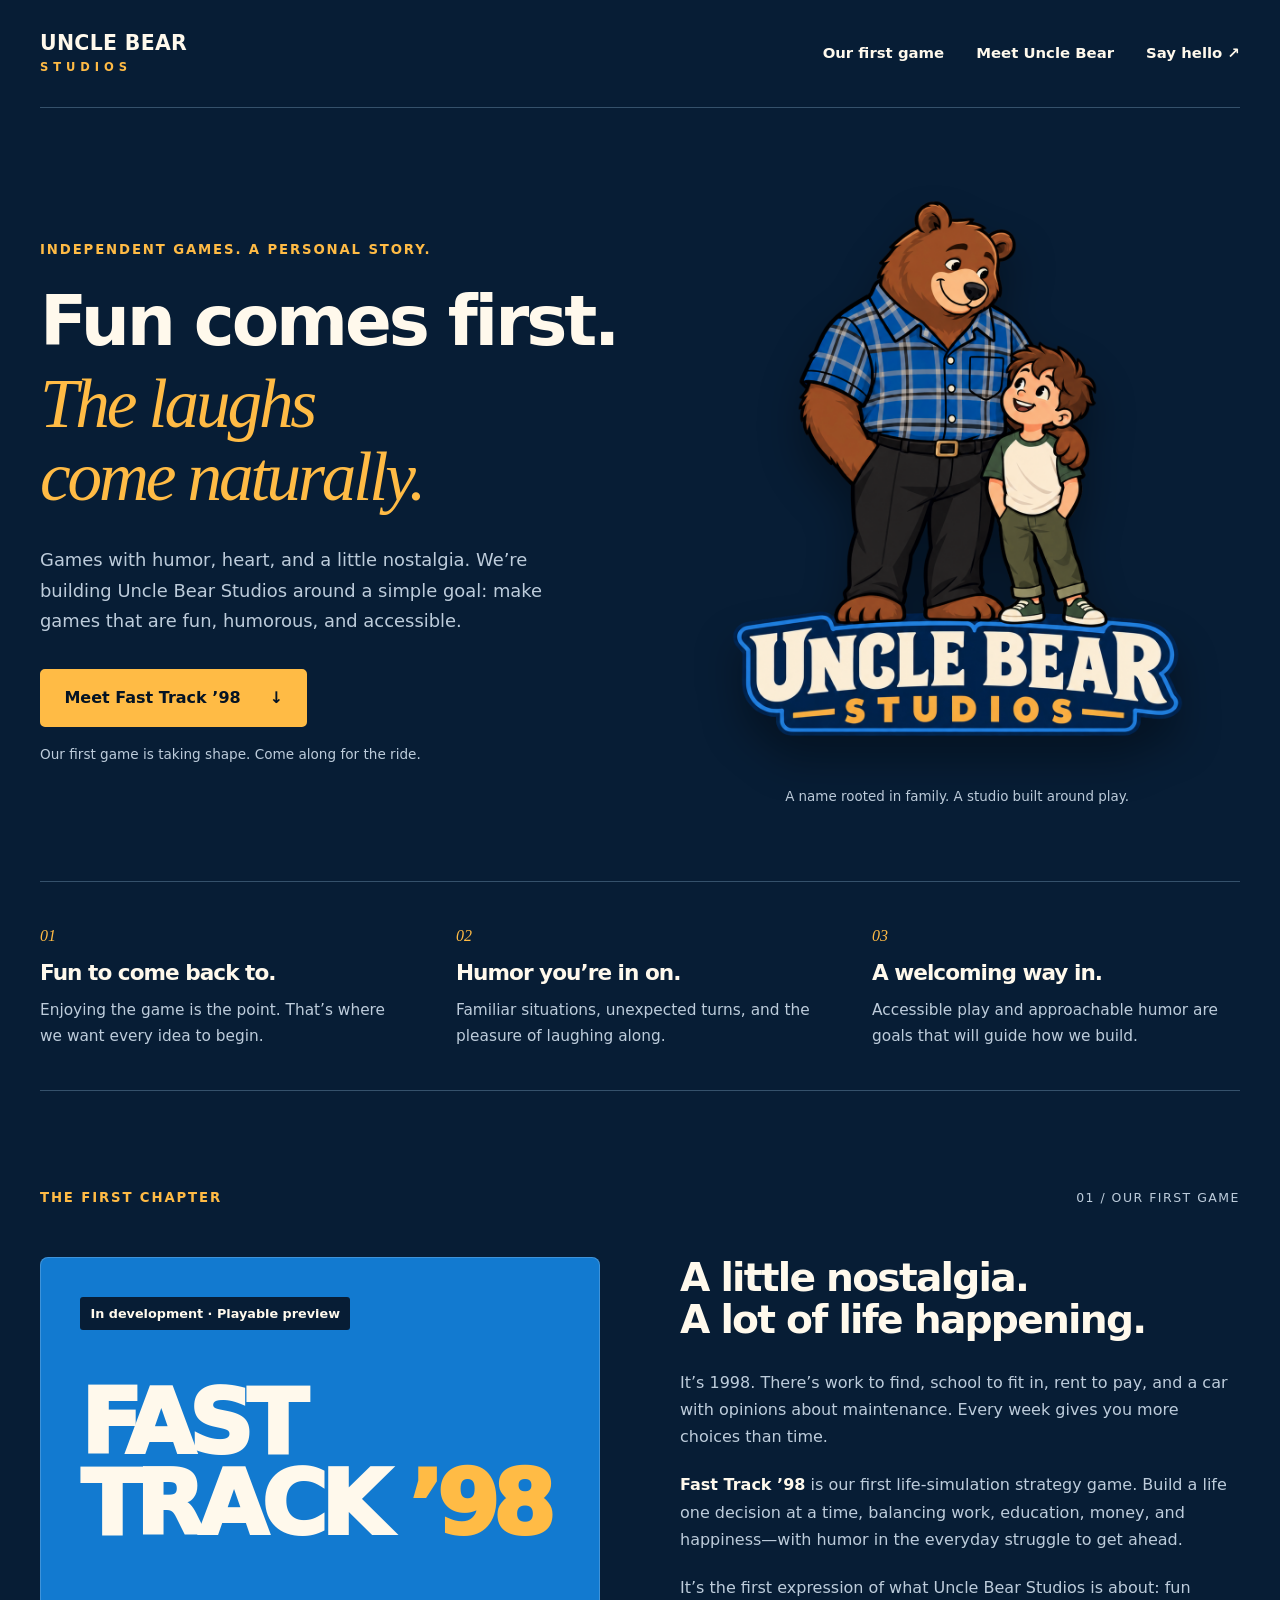
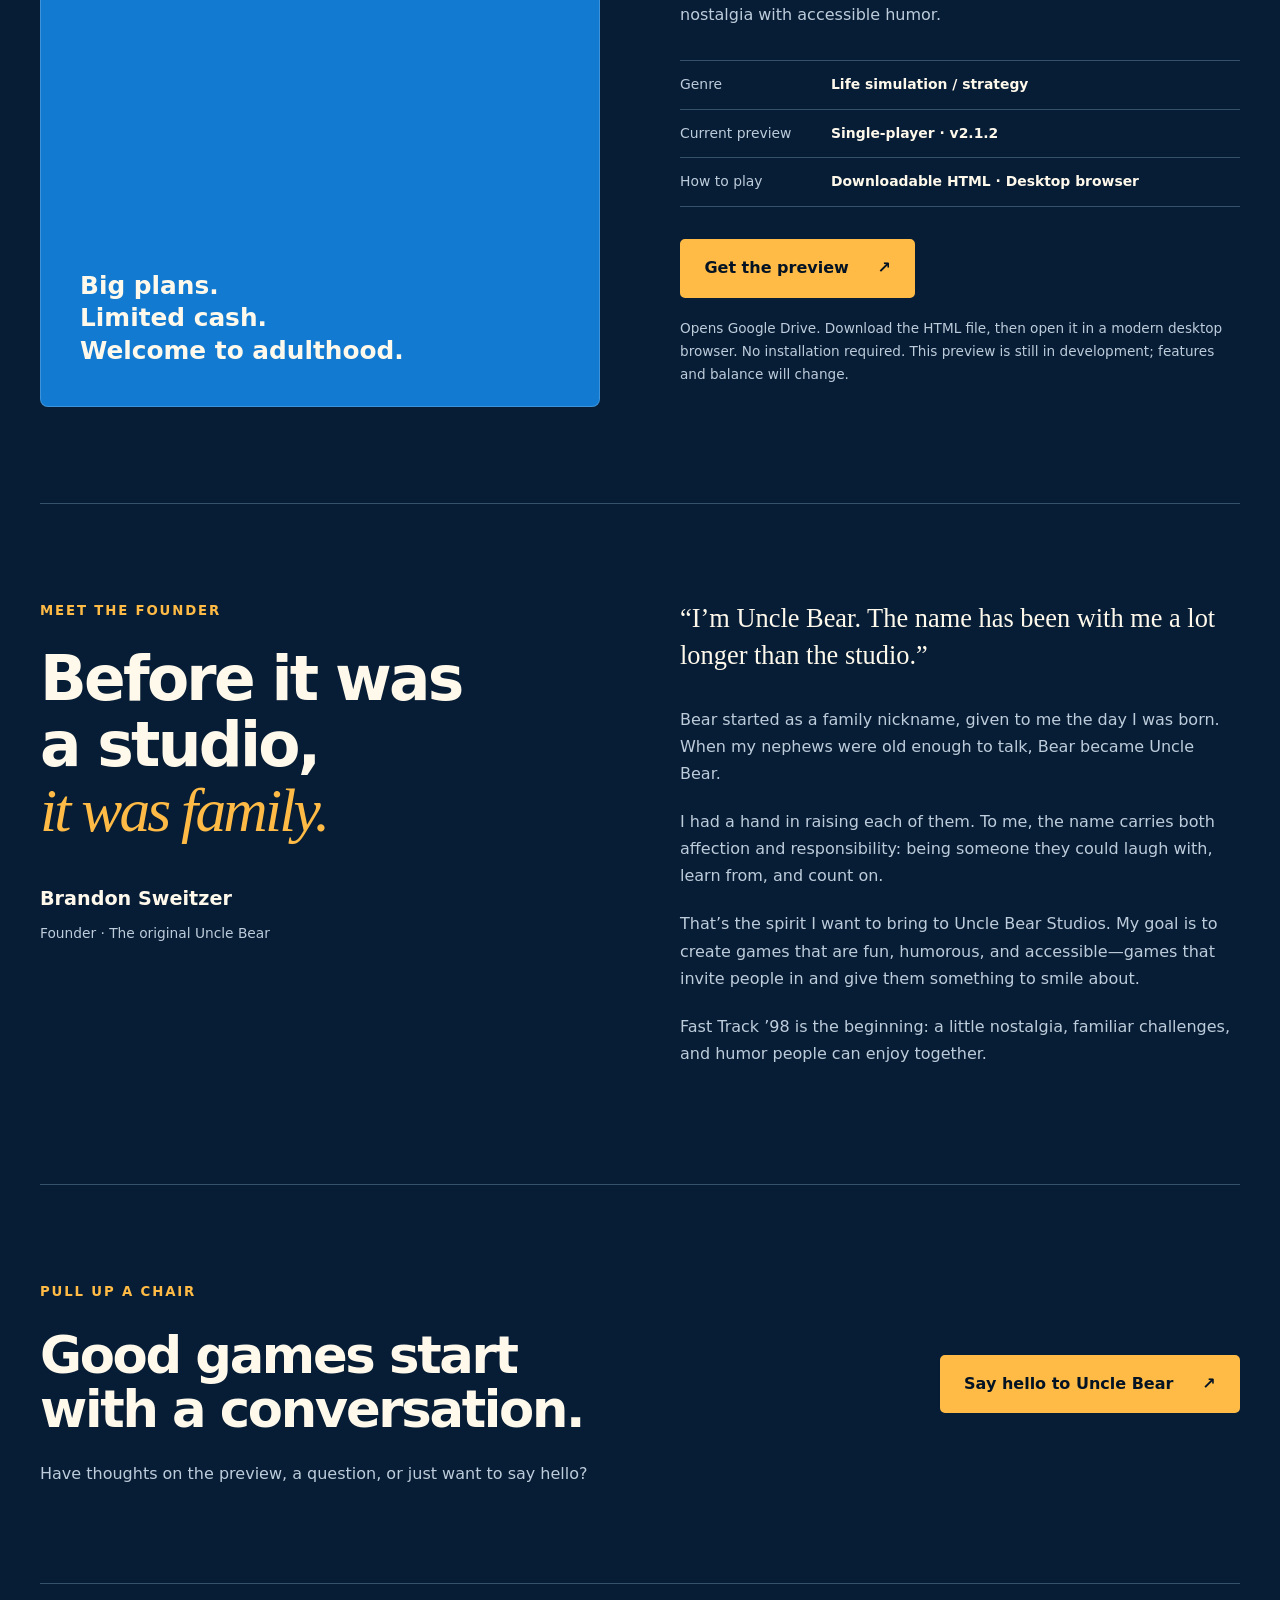
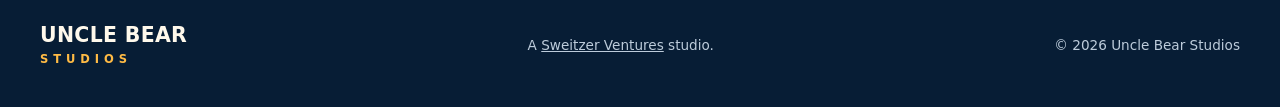
==== index.html @ f81a2397 "Initial Setup" ====
<!doctype html>
<html lang="en">
<head>
  <meta charset="utf-8">
  <meta name="viewport" content="width=device-width, initial-scale=1">
  <title>Uncle Bear Studios | Fun, Humor & a Little Nostalgia</title>
  <meta name="description" content="Uncle Bear Studios is an independent game studio with a simple goal: create games that are fun, humorous, and accessible. Meet our first project, Fast Track ’98.">
  <meta name="theme-color" content="#071d35">
  <link rel="canonical" href="https://unclebearstudios.com/">
  <meta property="og:title" content="Uncle Bear Studios">
  <meta property="og:description" content="Fun comes first. Games with humor, heart, and a little nostalgia.">
  <meta property="og:type" content="website">
  <meta property="og:url" content="https://unclebearstudios.com/">
  <link rel="icon" href="assets/uncle-bear-studios-logo.png" type="image/png">
  <link rel="stylesheet" href="styles.css">
</head>
<body>
  <a class="skip-link" href="#main">Skip to content</a>
  <header class="site-header">
    <a class="wordmark" href="./" aria-label="Uncle Bear Studios home">UNCLE BEAR<span>STUDIOS</span></a>
    <nav aria-label="Main navigation"><a href="#games">Our first game</a><a href="#story">Meet Uncle Bear</a><a href="mailto:brandon@sweitzerventures.com">Say hello <span aria-hidden="true">↗</span></a></nav>
  </header>
  <main id="main">
    <section class="hero" aria-labelledby="hero-title">
      <div class="hero-copy">
        <p class="eyebrow">Independent games. A personal story.</p>
        <h1 id="hero-title">Fun comes first.<br><em>The laughs<br>come naturally.</em></h1>
        <p class="intro">Games with humor, heart, and a little nostalgia. We’re building Uncle Bear Studios around a simple goal: make games that are fun, humorous, and accessible.</p>
        <a class="button" href="#games">Meet Fast Track ’98 <span aria-hidden="true">↓</span></a>
        <p class="small-note">Our first game is taking shape. Come along for the ride.</p>
      </div>
      <figure class="hero-art"><img src="assets/uncle-bear-studios-logo.png" width="1254" height="1254" alt="Uncle Bear Studios logo: a smiling bear in a blue plaid shirt with his arm around a child." fetchpriority="high"><figcaption>A name rooted in family. A studio built around play.</figcaption></figure>
    </section>
    <section class="values" aria-label="What we’re here to make">
      <div><span class="number">01</span><h2>Fun to come back to.</h2><p>Enjoying the game is the point. That’s where we want every idea to begin.</p></div>
      <div><span class="number">02</span><h2>Humor you’re in on.</h2><p>Familiar situations, unexpected turns, and the pleasure of laughing along.</p></div>
      <div><span class="number">03</span><h2>A welcoming way in.</h2><p>Accessible play and approachable humor are goals that will guide how we build.</p></div>
    </section>
    <section class="game section" id="games" aria-labelledby="game-title">
      <div class="section-heading"><p class="eyebrow">The first chapter</p><p class="index-label">01 / OUR FIRST GAME</p></div>
      <div class="game-grid">
        <div class="game-title"><p class="tag">In development · Playable preview</p><h2 id="game-title">FAST<br>TRACK <span>’98</span></h2><p class="game-line">Big plans.<br>Limited cash.<br>Welcome to adulthood.</p></div>
        <div class="game-copy"><h3>A little nostalgia.<br>A lot of life happening.</h3><p>It’s 1998. There’s work to find, school to fit in, rent to pay, and a car with opinions about maintenance. Every week gives you more choices than time.</p><p><strong>Fast Track ’98</strong> is our first life-simulation strategy game. Build a life one decision at a time, balancing work, education, money, and happiness—with humor in the everyday struggle to get ahead.</p><p>It’s the first expression of what Uncle Bear Studios is about: fun nostalgia with accessible humor.</p>
          <div class="game-facts"><div><span>Genre</span><strong>Life simulation / strategy</strong></div><div><span>Current preview</span><strong>Single-player · v2.1.2</strong></div><div><span>How to play</span><strong>Downloadable HTML · Desktop browser</strong></div></div>
          <a class="button" href="https://drive.google.com/file/d/19uhClt_RfjYx9OOzKZFo2NeYWFxpbZXN/view?usp=drivesdk" target="_blank" rel="noopener noreferrer">Get the preview <span aria-hidden="true">↗</span><span class="sr-only"> (Google Drive, opens in a new tab)</span></a>
          <p class="download-help">Opens Google Drive. Download the HTML file, then open it in a modern desktop browser. No installation required. This preview is still in development; features and balance will change.</p>
        </div>
      </div>
    </section>
    <section class="story section" id="story" aria-labelledby="story-title">
      <div class="story-title"><p class="eyebrow">Meet the founder</p><h2 id="story-title">Before it was<br>a studio,<br><em>it was family.</em></h2><p class="signature">Brandon Sweitzer <span>Founder · The original Uncle Bear</span></p></div>
      <div class="story-copy"><p class="lead">“I’m Uncle Bear. The name has been with me a lot longer than the studio.”</p><p>Bear started as a family nickname, given to me the day I was born. When my nephews were old enough to talk, Bear became Uncle Bear.</p><p>I had a hand in raising each of them. To me, the name carries both affection and responsibility: being someone they could laugh with, learn from, and count on.</p><p>That’s the spirit I want to bring to Uncle Bear Studios. My goal is to create games that are fun, humorous, and accessible—games that invite people in and give them something to smile about.</p><p>Fast Track ’98 is the beginning: a little nostalgia, familiar challenges, and humor people can enjoy together.</p></div>
    </section>
    <section class="contact section" aria-labelledby="contact-title"><div><p class="eyebrow">Pull up a chair</p><h2 id="contact-title">Good games start<br>with a conversation.</h2><p>Have thoughts on the preview, a question, or just want to say hello?</p></div><a class="button" href="mailto:brandon@sweitzerventures.com">Say hello to Uncle Bear <span aria-hidden="true">↗</span></a></section>
  </main>
  <footer><a class="wordmark" href="./">UNCLE BEAR<span>STUDIOS</span></a><p>A <a href="https://sweitzerventures.com/">Sweitzer Ventures</a> studio.</p><p>© 2026 Uncle Bear Studios</p></footer>
</body>
</html>
---- styles.css ----
@charset "UTF-8";
:root{color-scheme:dark;--navy:#071d35;--deep:#041324;--blue:#127ad0;--gold:#ffbb45;--white:#fff9ec;--muted:#bdccdb;--line:#35516b;--max:1240px}
*{box-sizing:border-box}html{scroll-behavior:smooth;scroll-padding-top:2rem}body{margin:0;background:var(--navy);color:var(--white);font:1rem/1.7 system-ui,-apple-system,"Segoe UI",sans-serif}a{color:inherit}img{display:block;max-width:100%;height:auto}a:focus-visible{outline:3px solid var(--gold);outline-offset:6px}p{margin:0 0 1.3rem}h1,h2,h3{margin:0;font-weight:850;line-height:1.06;letter-spacing:-.045em}em{font-family:Georgia,serif;font-weight:400}section[id]{scroll-margin-top:1rem}.site-header,footer,.hero,.section,.values{width:min(var(--max),calc(100% - 5rem));margin-inline:auto}.site-header{min-height:108px;display:flex;align-items:center;justify-content:space-between;gap:2rem;border-bottom:1px solid var(--line)}.wordmark{font-size:1.28rem;font-weight:900;letter-spacing:.015em;text-decoration:none;line-height:1.15;white-space:nowrap}.wordmark span{display:block;color:var(--gold);font-size:.72rem;letter-spacing:.43em;margin-top:.35rem}.site-header nav{display:flex;flex-wrap:wrap;gap:2rem;font-size:.93rem;font-weight:650}.site-header nav a{text-decoration:none}.site-header nav a:hover{color:var(--gold)}.hero{display:grid;grid-template-columns:1.05fr 1fr;gap:2.5rem;align-items:center;padding-block:5.5rem 4.5rem}.eyebrow{color:var(--gold);font-size:.83rem;text-transform:uppercase;letter-spacing:.14em;font-weight:750;margin-bottom:1.5rem}h1{font-size:clamp(3rem,5.4vw,5.4rem)}h1 em{display:block;color:var(--gold);margin-top:.12em}.intro{max-width:520px;color:var(--muted);font-size:1.12rem;margin:2rem 0}.button{display:inline-flex;justify-content:center;align-items:center;gap:1.8rem;padding:1rem 1.4rem;background:var(--gold);color:var(--deep);border:2px solid var(--gold);font-weight:800;text-decoration:none;border-radius:5px;line-height:1.4;min-height:52px}.button:hover{background:#ffd589;border-color:#ffd589}.small-note{font-size:.85rem;color:var(--muted);margin:1rem 0 0}.hero-art{margin:0;position:relative}.hero-art img{width:100%;filter:drop-shadow(0 24px 20px #0005)}.hero-art figcaption{text-align:center;color:var(--muted);font-size:.84rem;margin-top:1.5rem}.values{display:grid;grid-template-columns:repeat(3,minmax(0,1fr));border-top:1px solid var(--line);border-bottom:1px solid var(--line);padding-block:2.5rem;gap:3rem}.values .number{font:italic 1rem Georgia,serif;color:var(--gold)}.values h2{font-size:1.35rem;margin:.8rem 0}.values p{font-size:.96rem;color:var(--muted);margin:0}.section{padding-block:6rem}.section-heading{display:flex;justify-content:space-between;gap:1rem}.index-label{color:var(--muted);font-size:.78rem;letter-spacing:.12em}.game-grid{display:grid;grid-template-columns:1fr 1fr;gap:5rem;margin-top:1.5rem}.game-title{padding:2.5rem;background:var(--blue);border-radius:8px;display:flex;flex-direction:column;align-items:flex-start;min-height:570px;box-shadow:inset 0 0 0 1px #ffffff30}.tag{font-size:.8rem;font-weight:750;padding:.35rem .65rem;background:var(--navy);border-radius:3px}.game-title h2{font-size:clamp(4rem,7vw,7.1rem);line-height:.91;letter-spacing:-.07em;font-weight:950;margin:2rem 0}.game-title h2 span{color:var(--gold)}.game-line{font-size:1.55rem;line-height:1.3;font-weight:700;margin-top:auto;margin-bottom:0}.game-copy h3{font-size:2.45rem;margin-bottom:1.8rem}.game-copy>p{color:var(--muted)}.game-copy strong{color:var(--white)}.game-facts{margin:2rem 0;border-top:1px solid var(--line)}.game-facts div{display:grid;grid-template-columns:135px 1fr;gap:1rem;padding:.75rem 0;border-bottom:1px solid var(--line);font-size:.87rem}.game-facts span{color:var(--muted)}.download-help{font-size:.85rem;margin-top:1.2rem}.story{display:grid;grid-template-columns:1fr 1fr;gap:5rem;border-top:1px solid var(--line)}.story h2{font-size:clamp(2.8rem,4.8vw,4.8rem)}.story h2 em{color:var(--gold)}.signature{margin-top:2.5rem;font-weight:800;font-size:1.2rem}.signature span{display:block;font-size:.86rem;font-weight:400;color:var(--muted);margin-top:.4rem}.story-copy{color:var(--muted)}.story-copy .lead{color:var(--white);font:1.65rem/1.4 Georgia,serif;margin-bottom:2rem}.contact{border-top:1px solid var(--line);display:flex;justify-content:space-between;gap:3rem;align-items:center}.contact h2{font-size:clamp(2.4rem,4vw,4rem)}.contact p:last-child{color:var(--muted);margin:1.5rem 0 0}.contact .button{flex-shrink:0}footer{border-top:1px solid var(--line);padding-block:2.5rem;display:flex;align-items:center;justify-content:space-between;gap:2rem}footer p{font-size:.85rem;color:var(--muted);margin:0}.skip-link{position:fixed;top:0;left:1rem;transform:translateY(-150%);background:var(--gold);color:var(--deep);padding:.7rem 1rem;z-index:10;font-weight:750}.skip-link:focus{transform:translateY(0)}.sr-only{position:absolute;width:1px;height:1px;padding:0;margin:-1px;overflow:hidden;clip-path:inset(50%);white-space:nowrap;border:0}
@media(min-width:1500px){.hero{padding-block:6.5rem}}
@media(max-width:950px){.hero{gap:1rem}.hero h1{font-size:3.5rem}.game-grid,.story{gap:2.5rem}.game-title{padding:1.75rem}.game-title h2{font-size:5rem}.values{gap:1.5rem}.contact{align-items:flex-start;flex-direction:column}.site-header nav{gap:1.2rem}}
@media(max-width:720px){.site-header,footer,.hero,.section,.values{width:calc(100% - 2.5rem)}.site-header{padding-block:1.4rem;align-items:flex-start;flex-direction:column;gap:1.4rem}.site-header nav{gap:.8rem 1.5rem;font-size:.88rem}.site-header nav a{padding-block:.35rem}.hero{grid-template-columns:1fr;padding-block:3rem;gap:2.5rem}.hero h1{font-size:clamp(2.6rem,10vw,4.5rem)}.hero-art{max-width:440px;justify-self:center}.hero-art figcaption{margin-top:.5rem}.values{grid-template-columns:1fr;padding-block:2rem;gap:2rem}.values h2{margin:.3rem 0 .6rem}.section{padding-block:3.5rem}.game-grid,.story{grid-template-columns:1fr;gap:2.5rem}.game-title{min-height:470px}.game-title h2{font-size:clamp(4rem,18vw,6rem)}.game-copy h3{font-size:2.1rem}.section-heading{flex-wrap:wrap}.section-heading p{margin-bottom:.6rem}.game-facts div{grid-template-columns:110px 1fr}.story h2{font-size:3.1rem}.signature{margin-top:1.8rem}footer{align-items:flex-start;flex-direction:column;gap:1.5rem}.button{max-width:100%}.contact .button{flex-shrink:1}}
@media(prefers-reduced-motion:reduce){html{scroll-behavior:auto}}
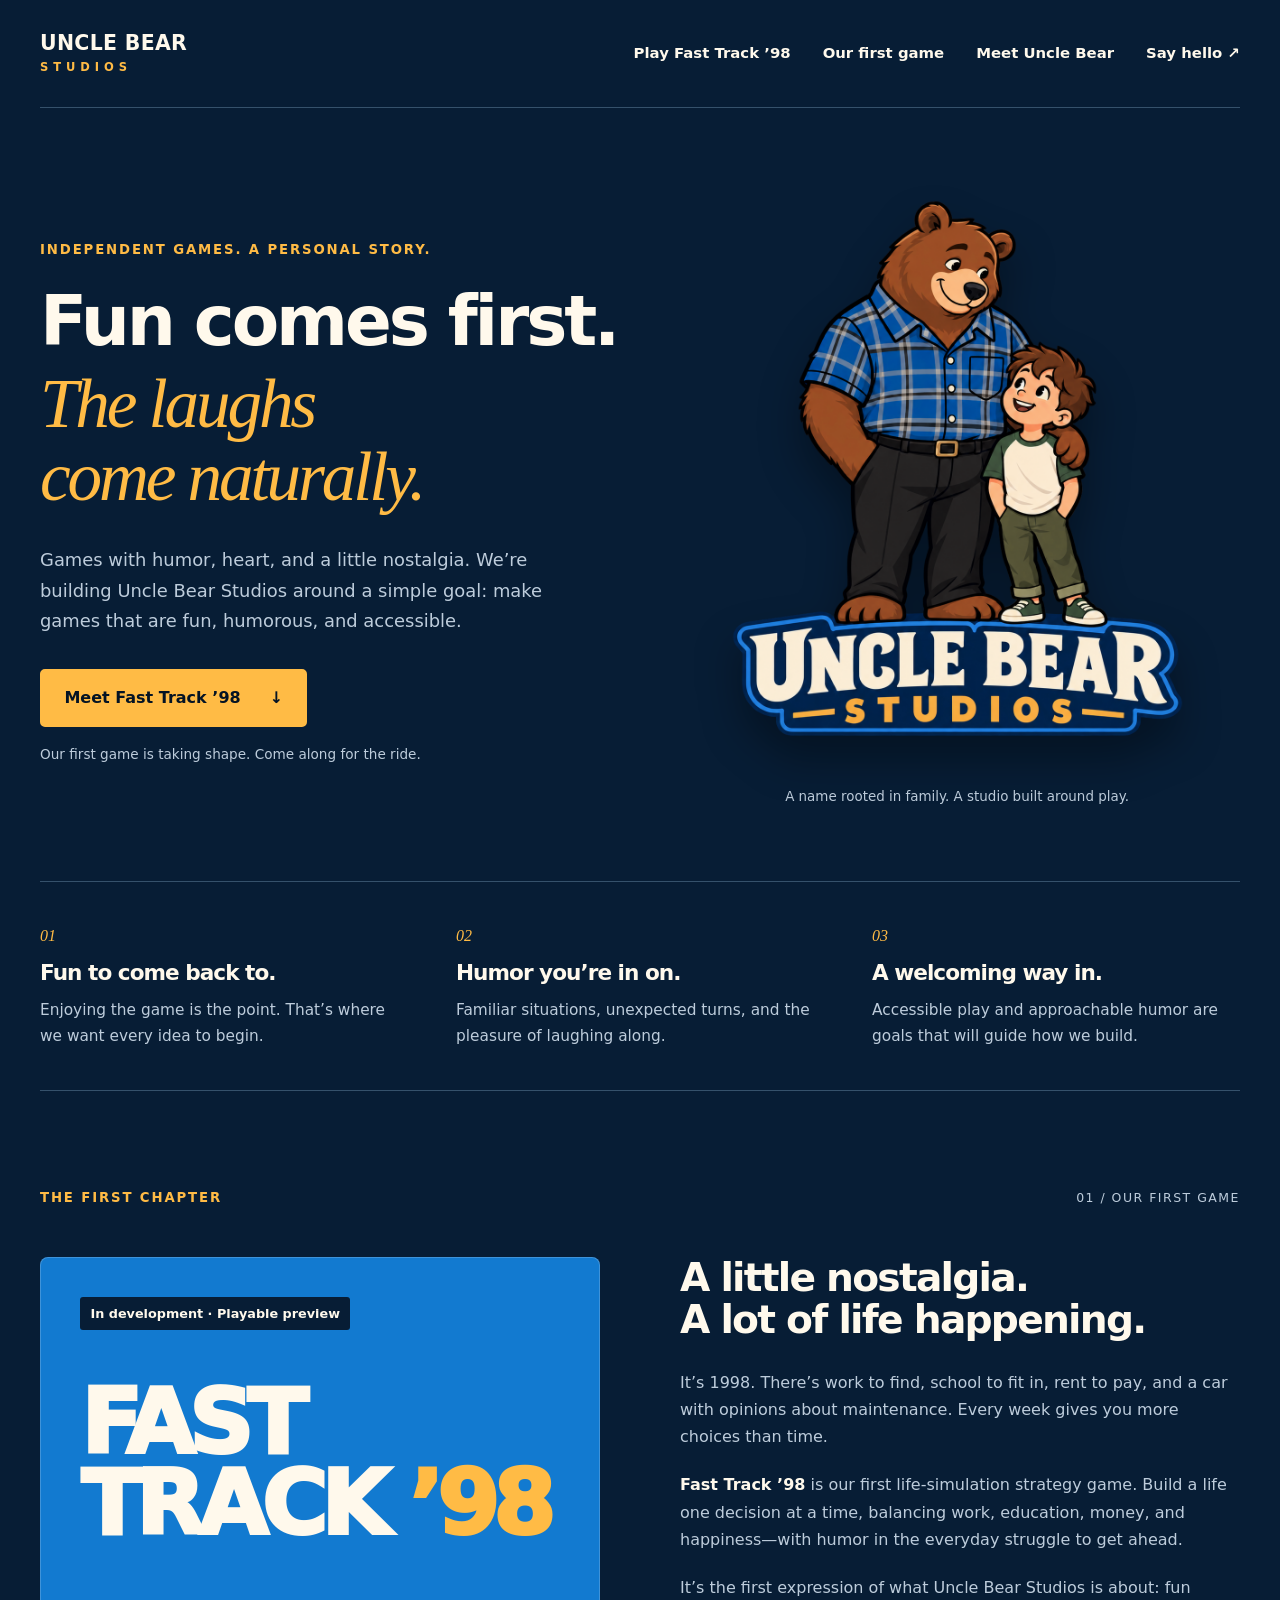
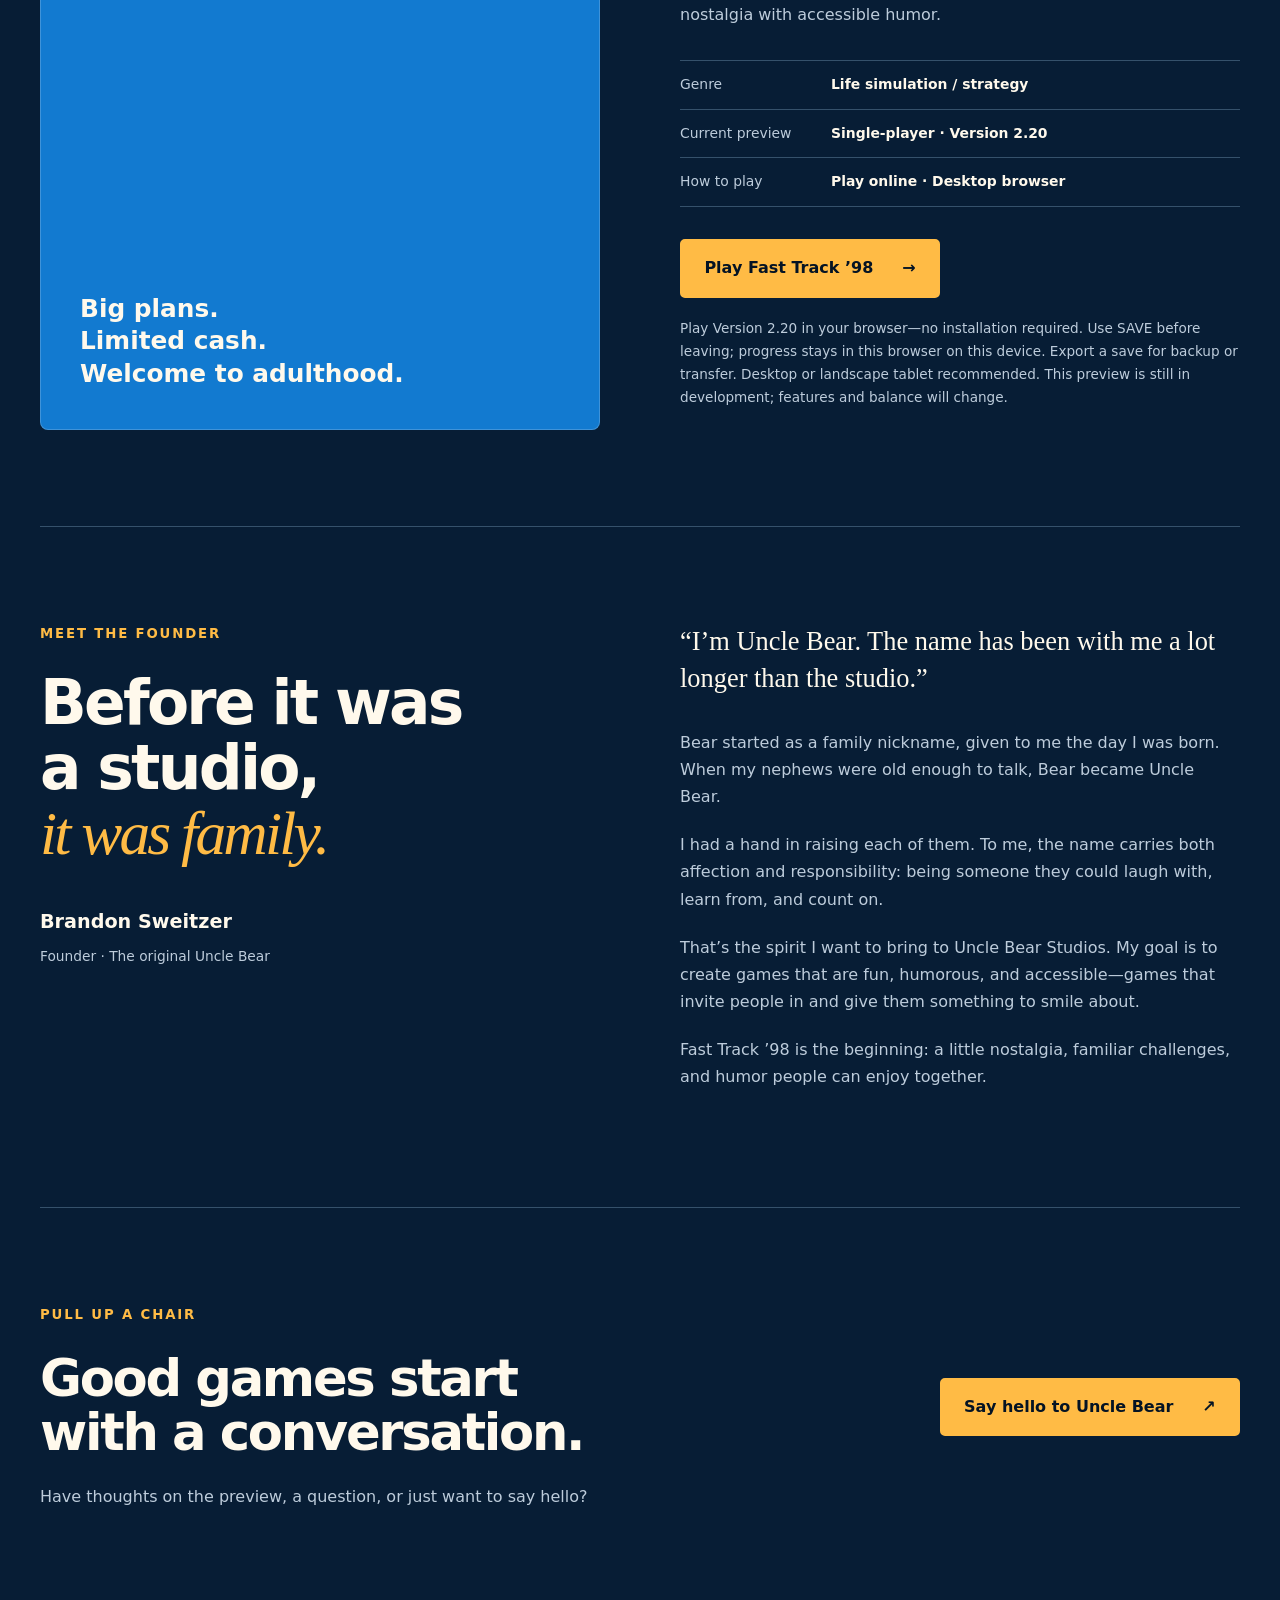
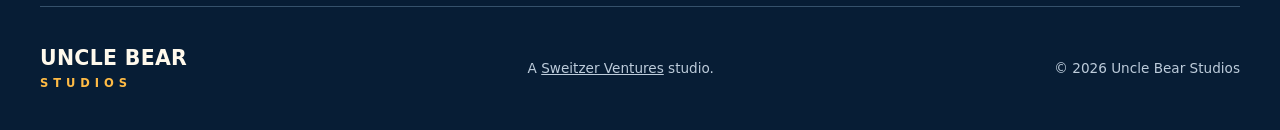
==== commit b92af0b6: "Add browser-playable Fast Track '98 Version 2.20 at /play/" ====
--- a/index.html
+++ b/index.html
@@ -18,7 +18,7 @@
   <a class="skip-link" href="#main">Skip to content</a>
   <header class="site-header">
     <a class="wordmark" href="./" aria-label="Uncle Bear Studios home">UNCLE BEAR<span>STUDIOS</span></a>
-    <nav aria-label="Main navigation"><a href="#games">Our first game</a><a href="#story">Meet Uncle Bear</a><a href="mailto:brandon@sweitzerventures.com">Say hello <span aria-hidden="true">↗</span></a></nav>
+    <nav aria-label="Main navigation"><a href="play/">Play Fast Track ’98</a><a href="#games">Our first game</a><a href="#story">Meet Uncle Bear</a><a href="mailto:brandon@sweitzerventures.com">Say hello <span aria-hidden="true">↗</span></a></nav>
   </header>
   <main id="main">
     <section class="hero" aria-labelledby="hero-title">
@@ -41,9 +41,9 @@
       <div class="game-grid">
         <div class="game-title"><p class="tag">In development · Playable preview</p><h2 id="game-title">FAST<br>TRACK <span>’98</span></h2><p class="game-line">Big plans.<br>Limited cash.<br>Welcome to adulthood.</p></div>
         <div class="game-copy"><h3>A little nostalgia.<br>A lot of life happening.</h3><p>It’s 1998. There’s work to find, school to fit in, rent to pay, and a car with opinions about maintenance. Every week gives you more choices than time.</p><p><strong>Fast Track ’98</strong> is our first life-simulation strategy game. Build a life one decision at a time, balancing work, education, money, and happiness—with humor in the everyday struggle to get ahead.</p><p>It’s the first expression of what Uncle Bear Studios is about: fun nostalgia with accessible humor.</p>
-          <div class="game-facts"><div><span>Genre</span><strong>Life simulation / strategy</strong></div><div><span>Current preview</span><strong>Single-player · v2.1.2</strong></div><div><span>How to play</span><strong>Downloadable HTML · Desktop browser</strong></div></div>
-          <a class="button" href="https://drive.google.com/file/d/19uhClt_RfjYx9OOzKZFo2NeYWFxpbZXN/view?usp=drivesdk" target="_blank" rel="noopener noreferrer">Get the preview <span aria-hidden="true">↗</span><span class="sr-only"> (Google Drive, opens in a new tab)</span></a>
-          <p class="download-help">Opens Google Drive. Download the HTML file, then open it in a modern desktop browser. No installation required. This preview is still in development; features and balance will change.</p>
+          <div class="game-facts"><div><span>Genre</span><strong>Life simulation / strategy</strong></div><div><span>Current preview</span><strong>Single-player · Version 2.20</strong></div><div><span>How to play</span><strong>Play online · Desktop browser</strong></div></div>
+          <a class="button" href="play/">Play Fast Track ’98 <span aria-hidden="true">→</span></a>
+          <p class="download-help">Play Version 2.20 in your browser—no installation required. Use SAVE before leaving; progress stays in this browser on this device. Export a save for backup or transfer. Desktop or landscape tablet recommended. This preview is still in development; features and balance will change.</p>
         </div>
       </div>
     </section>
